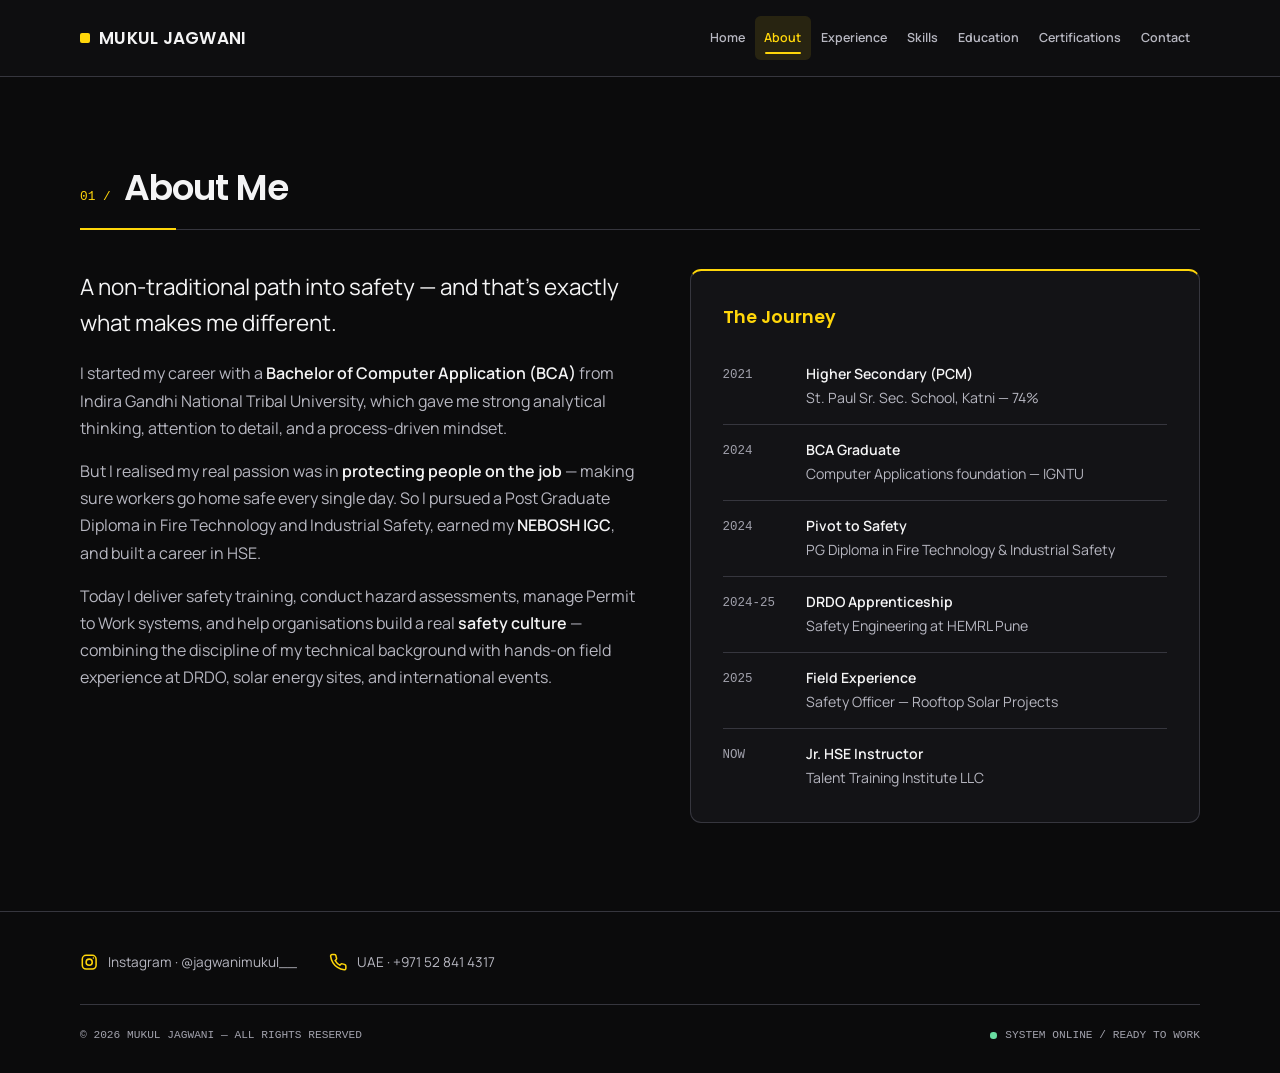
==== about.html @ 7059c930 "Split portfolio into separate pages and update documents and contact details" ====
<!DOCTYPE html>
<html lang="en">
<head>
<meta charset="UTF-8">
<meta name="viewport" content="width=device-width, initial-scale=1.0">
<title>About Mukul Jagwani — HSE Professional</title>
<meta name="description" content="Meet Mukul Jagwani and explore his journey from Computer Applications to health, safety and environment training.">

<link rel="preconnect" href="https://fonts.googleapis.com">
<link rel="preconnect" href="https://fonts.gstatic.com" crossorigin>
<link href="https://fonts.googleapis.com/css2?family=Manrope:wght@400;500;600;700&amp;family=Poppins:wght@600;700&amp;display=swap" rel="stylesheet">

<meta name="theme-color" content="#0b0b0c">
<meta name="color-scheme" content="dark">
<meta property="og:type" content="profile">
<meta property="og:title" content="About Mukul Jagwani — HSE Professional">
<meta property="og:description" content="Meet Mukul Jagwani and explore his journey from Computer Applications to health, safety and environment training.">
<meta property="og:site_name" content="Mukul Jagwani">
<meta name="twitter:card" content="summary">
<meta name="twitter:title" content="About Mukul Jagwani — HSE Professional">
<meta name="twitter:description" content="Meet Mukul Jagwani and explore his journey from Computer Applications to health, safety and environment training.">
<link rel="icon" href="assets/images/favicon.svg" type="image/svg+xml">
<link rel="stylesheet" href="assets/css/site.css">
<script src="assets/js/site.js" defer></script>
<link rel="canonical" href="https://mukuljagwani.github.io/MUKUL.HSE/about.html">
<meta property="og:url" content="https://mukuljagwani.github.io/MUKUL.HSE/about.html">
</head>
<body data-page="about">

<a class="skip-link" href="#main-content">Skip to main content</a><!-- NAVIGATION -->
<nav id="site-nav" aria-label="Main navigation">
  <div class="nav-inner">
    <a href="index.html" class="logo">
      <span class="logo-dot" aria-hidden="true"></span><span class="logo-text">
      MUKUL JAGWANI
    </span></a>
    <button class="menu-toggle" id="menu-toggle" type="button" aria-controls="primary-links" aria-expanded="false" hidden><span class="menu-icon" aria-hidden="true"><span></span><span></span></span><span id="menu-label">Menu</span></button><ul class="nav-links" id="primary-links">
      <li><a href="index.html">Home</a></li>
      <li><a href="about.html" aria-current="page">About</a></li>
      <li><a href="experience.html">Experience</a></li>
      <li><a href="skills.html">Skills</a></li>
      <li><a href="education.html">Education</a></li>
      <li><a href="certifications.html">Certifications</a></li>
      <li><a href="contact.html">Contact</a></li>
    </ul>
  </div>
</nav>

<main id="main-content" tabindex="-1">
<section id="about" aria-labelledby="about-title">
  <div class="section-head reveal">
    <span class="section-num">01 /</span>
    <h1 class="section-title" id="about-title">About Me</h1>
  </div>

  <div class="about-grid">
    <div class="about-text reveal">
      <p class="lead">A non-traditional path into safety — and that's exactly what makes me different.</p>
      <p>I started my career with a <strong>Bachelor of Computer Application (BCA)</strong> from Indira Gandhi National Tribal University, which gave me strong analytical thinking, attention to detail, and a process-driven mindset.</p>
      <p>But I realised my real passion was in <strong>protecting people on the job</strong> — making sure workers go home safe every single day. So I pursued a Post Graduate Diploma in Fire Technology and Industrial Safety, earned my <strong>NEBOSH IGC</strong>, and built a career in HSE.</p>
      <p>Today I deliver safety training, conduct hazard assessments, manage Permit to Work systems, and help organisations build a real <strong>safety culture</strong> — combining the discipline of my technical background with hands-on field experience at DRDO, solar energy sites, and international events.</p>
    </div>

    <div class="journey-card reveal">
      <h2>The Journey</h2>
      <div class="journey-step">
        <div class="step-year">2021</div>
        <div class="step-content">
          <strong>Higher Secondary (PCM)</strong>
          St. Paul Sr. Sec. School, Katni — 74%
        </div>
      </div>
      <div class="journey-step">
        <div class="step-year">2024</div>
        <div class="step-content">
          <strong>BCA Graduate</strong>
          Computer Applications foundation — IGNTU
        </div>
      </div>
      <div class="journey-step">
        <div class="step-year">2024</div>
        <div class="step-content">
          <strong>Pivot to Safety</strong>
          PG Diploma in Fire Technology &amp; Industrial Safety
        </div>
      </div>
      <div class="journey-step">
        <div class="step-year">2024-25</div>
        <div class="step-content">
          <strong>DRDO Apprenticeship</strong>
          Safety Engineering at HEMRL Pune
        </div>
      </div>
      <div class="journey-step">
        <div class="step-year">2025</div>
        <div class="step-content">
          <strong>Field Experience</strong>
          Safety Officer — Rooftop Solar Projects
        </div>
      </div>
      <div class="journey-step">
        <div class="step-year">NOW</div>
        <div class="step-content">
          <strong>Jr. HSE Instructor</strong>
          Talent Training Institute LLC
        </div>
      </div>
    </div>
  </div>
</section>
</main>
<footer>
  <div class="footer-contact" aria-label="Social and phone links">
    <a href="https://instagram.com/jagwanimukul__/" target="_blank" rel="noopener"><svg viewBox="0 0 24 24" fill="none" stroke="currentColor" stroke-width="2" aria-hidden="true" focusable="false"><rect x="3" y="3" width="18" height="18" rx="5"></rect><circle cx="12" cy="12" r="4"></circle><circle cx="17.5" cy="6.5" r="1" fill="currentColor" stroke="none"></circle></svg><span>Instagram · @jagwanimukul__</span></a>
    <a href="tel:+971528414317"><svg viewBox="0 0 24 24" fill="none" stroke="currentColor" stroke-width="2" aria-hidden="true" focusable="false"><path d="M22 16.92v3a2 2 0 0 1-2.18 2 19.79 19.79 0 0 1-8.63-3.07 19.5 19.5 0 0 1-6-6 19.79 19.79 0 0 1-3.07-8.67A2 2 0 0 1 4.11 2h3a2 2 0 0 1 2 1.72 12.84 12.84 0 0 0 .7 2.81 2 2 0 0 1-.45 2.11L8.09 9.91a16 16 0 0 0 6 6l1.27-1.27a2 2 0 0 1 2.11-.45 12.84 12.84 0 0 0 2.81.7A2 2 0 0 1 22 16.92z"></path></svg><span>UAE · +971 52 841 4317</span></a>
  </div>
  <div class="footer-inner">
    <div>© 2026 MUKUL JAGWANI — ALL RIGHTS RESERVED</div>
    <div class="status"><span class="status-dot" aria-hidden="true"></span>SYSTEM ONLINE / READY TO WORK</div>
  </div>
</footer>

<!-- LIGHTBOX -->
<dialog class="document-viewer" id="document-viewer" aria-labelledby="viewer-title" aria-describedby="viewer-help">
  <div class="viewer-heading">
    <h2 id="viewer-title">Certificate</h2>
    <button class="viewer-close" id="viewer-close" type="button" aria-label="Close certificate viewer" autofocus>Close <span aria-hidden="true">×</span></button>
  </div>
  <p class="viewer-help" id="viewer-help">Use Zoom in to read the document. Scroll within the image to explore it.</p>
  <div class="viewer-actions">
    <button class="doc-view" id="viewer-zoom" type="button" aria-pressed="false" aria-controls="viewer-stage">Zoom in</button>
    <a class="doc-view" id="viewer-original" target="_blank" rel="noopener">Open original ↗</a>
    <a class="doc-download" id="viewer-download" download>Download ↓</a>
  </div>
  <div class="viewer-stage" id="viewer-stage" tabindex="0" role="region" aria-label="Certificate image. Scroll to inspect when zoomed.">
    <img id="viewer-image" alt="Certificate">
  </div>
  <p id="viewer-status" role="status" hidden>The image could not be displayed. Use Open original or Download above.</p>
</dialog>
</body>
</html>
---- assets/css/site.css ----
/* Mukul Jagwani — responsive, progressively enhanced portfolio. */
:root {
  color-scheme: dark;
  --bg: #0b0b0c;
  --bg-soft: #131316;
  --surface: #1b1b20;
  --line: #36363e;
  --text: #f4f4f5;
  --text-dim: #b7b7c1;
  --text-mute: #a2a2ad;
  --hazard: #ffd60a;
  --safe: #68dba0;
  --max: 1200px;
  --nav-height: 5rem;
  --gutter: clamp(1rem, 4vw, 2.5rem);
  --mono: ui-monospace, "SFMono-Regular", Consolas, monospace;
  --motion-ease: cubic-bezier(.22, 1, .36, 1);
  --motion-distance: 14px;
}
*, *::before, *::after { box-sizing: border-box; }
html {
  scroll-behavior: smooth;
  scroll-padding-top: calc(var(--nav-height) + 1rem);
  -webkit-text-size-adjust: 100%;
}
body {
  margin: 0;
  background: var(--bg);
  color: var(--text);
  font-family: "Manrope", system-ui, -apple-system, "Segoe UI", sans-serif;
  font-size: 1rem;
  line-height: 1.7;
  overflow-wrap: anywhere;
  -webkit-font-smoothing: antialiased;
}
h1, h2, h3, h4, p, ul { margin: 0; }
button, a { -webkit-tap-highlight-color: transparent; touch-action: manipulation; }
button { font: inherit; cursor: pointer; }
a { color: inherit; text-underline-offset: .25em; }
img, svg { max-width: 100%; }
img { display: block; }
button, input, select, textarea { max-width: 100%; }
[hidden] { display: none !important; }
::selection { color: var(--bg); background: var(--hazard); }
:focus-visible {
  outline: 3px solid var(--hazard);
  outline-offset: 5px;
  scroll-margin-top: calc(var(--nav-height) + 1.5rem);
}
@supports not selector(:focus-visible) {
  :focus { outline: 3px solid var(--hazard); outline-offset: 5px; }
}
.skip-link {
  position: fixed;
  top: .75rem;
  left: 1rem;
  z-index: 1000;
  padding: .75rem 1rem;
  color: var(--bg);
  background: var(--hazard);
  border-radius: .5rem;
  font-weight: 700;
  transform: translateY(-180%);
}
.skip-link:focus { transform: translateY(0); }

/* Navigation remains usable without JavaScript. */
#site-nav {
  position: relative;
  top: 0;
  z-index: 100;
  background: #0e0e10;
  border-bottom: 1px solid var(--line);
}
#site-nav[data-enhanced="true"] { position: sticky; }
.nav-inner {
  max-width: var(--max);
  margin-inline: auto;
  padding: 1rem var(--gutter);
  display: grid;
  grid-template-columns: minmax(0, 1fr) auto;
  align-items: center;
  gap: .75rem 1rem;
}
.logo {
  display: inline-flex;
  align-items: center;
  gap: .6rem;
  width: fit-content;
  max-width: 100%;
  min-height: 2.75rem;
  font-family: "Poppins", system-ui, sans-serif;
  font-size: clamp(.86rem, 1.6vw, 1.06rem);
  font-weight: 600;
  line-height: 1.3;
  letter-spacing: .015em;
  text-decoration: none;
}
.logo-dot { width: .6rem; height: .6rem; background: var(--hazard); border-radius: 2px; flex-shrink: 0; }
.logo-text { min-width: 0; }
.menu-toggle {
  display: inline-flex;
  align-items: center;
  justify-content: center;
  gap: .5rem;
  min-height: 2.75rem;
  padding: .5rem .65rem;
  color: var(--text);
  background: var(--surface);
  border: 1px solid var(--line);
  border-radius: .5rem;
  font-size: .85rem;
  font-weight: 600;
}
.menu-icon { display: grid; gap: 5px; width: 16px; }
.menu-icon span { height: 2px; width: 16px; background: currentColor; transition: transform .2s ease, opacity .2s ease; }
.menu-toggle[aria-expanded="true"] .menu-icon span:first-child { transform: translateY(7px) rotate(45deg); }
.menu-toggle[aria-expanded="true"] .menu-icon span:nth-child(2) { opacity: 0; }
.menu-toggle[aria-expanded="true"] .menu-icon span:last-child { transform: translateY(-7px) rotate(-45deg); }
.nav-links {
  grid-column: 1 / -1;
  display: flex;
  flex-direction: column;
  gap: .2rem;
  max-height: 65vh;
  max-height: 65svh;
  overflow-y: auto;
  margin: 0;
  padding: .75rem .35rem .35rem;
  list-style: none;
  border-top: 1px solid var(--line);
}
.nav-links a {
  display: flex;
  align-items: center;
  min-height: 2.75rem;
  padding: .55rem .65rem;
  color: var(--text-dim);
  border-radius: .35rem;
  font-size: .85rem;
  font-weight: 600;
  text-decoration: none;
  transition: color .18s, background-color .18s;
}
.nav-links a[aria-current="page"] { color: var(--hazard); background: #282411; }
@media (min-width: 64rem) {
  #site-nav { position: sticky; }
  .nav-inner { grid-template-columns: auto minmax(0, 1fr); gap: 1.5rem; }
  .nav-links {
    grid-column: auto;
    flex-direction: row;
    justify-content: flex-end;
    align-items: center;
    flex-wrap: wrap;
    max-height: none;
    overflow: visible;
    padding: 0;
    border: 0;
    gap: .05rem;
  }
  .nav-links a { padding-inline: .6rem; font-size: .78rem; }
}

/* Introductory section: original copy, clearer hierarchy. */
.hero, main > section {
  max-width: var(--max);
  margin-inline: auto;
  padding-inline: var(--gutter);
  scroll-margin-top: 1rem;
}
.hero { padding-block: clamp(2.5rem, 7vw, 6rem); }
.hero-layout { display: grid; grid-template-columns: minmax(0, 1fr); gap: 2.5rem; align-items: center; }
.hero-content, .hero-photo-wrap, .hero-layout > *, .about-grid > * { min-width: 0; }
.hero-tag {
  display: inline-flex;
  align-items: center;
  gap: .65rem;
  max-width: 100%;
  margin-bottom: 1.5rem;
  padding: .5rem .8rem;
  border: 1px solid var(--line);
  border-radius: 999px;
  color: var(--text-dim);
  background: var(--bg-soft);
  font-size: .7rem;
  font-weight: 600;
  letter-spacing: .065em;
  line-height: 1.5;
}
.live-dot { width: .45rem; height: .45rem; background: var(--safe); border-radius: 50%; flex-shrink: 0; }
.hero-name { color: var(--text); font-size: clamp(1.05rem, 2vw, 1.4rem); font-weight: 700; letter-spacing: .09em; margin-bottom: .9rem; }
.hero h1 {
  font-family: "Poppins", system-ui, sans-serif;
  font-size: clamp(2rem, 4.5vw, 3.75rem);
  font-weight: 700;
  line-height: 1.17;
  letter-spacing: -.035em;
  margin-bottom: 1.5rem;
}
.highlight { color: var(--hazard); }
.hero-sub { max-width: 43rem; font-size: clamp(1rem, 1.4vw, 1.1rem); color: var(--text-dim); line-height: 1.8; margin-bottom: 2rem; }
.hero-sub strong, .about-text strong { color: var(--text); font-weight: 600; }
.hero-meta { display: grid; grid-template-columns: repeat(2, minmax(0, 1fr)); gap: 1.3rem 1rem; margin-bottom: 2rem; }
.meta-block { min-width: 0; padding-left: .8rem; border-left: 2px solid #70611e; }
.meta-block .label { font-family: var(--mono); font-size: .69rem; text-transform: uppercase; letter-spacing: .06em; color: var(--text-mute); margin-bottom: .25rem; }
.meta-block .value { font-size: .9rem; font-weight: 600; }
.hero-ctas { display: flex; gap: .75rem; flex-wrap: wrap; }
.btn, .btn-primary, .btn-ghost {
  display: inline-flex;
  align-items: center;
  justify-content: center;
  min-height: 3.1rem;
  max-width: 100%;
  padding: .85rem 1.25rem;
  border-radius: .5rem;
  border: 1px solid transparent;
  font-size: .8rem;
  font-weight: 700;
  text-decoration: none;
  text-align: center;
  letter-spacing: .02em;
  transition: background-color .18s, border-color .18s, color .18s;
}
.btn-primary { background: var(--hazard); color: var(--bg); }
.btn-ghost { background: var(--bg-soft); border-color: var(--line); color: var(--text); }
.hero-photo-wrap { width: min(100%, 23rem); margin-inline: auto; }
.hero-photo-wrap img {
  width: 100%;
  height: auto;
  aspect-ratio: 26 / 31;
  object-fit: cover;
  object-position: top center;
  border-radius: .85rem;
  border: 1px solid #6b5e29;
  box-shadow: .75rem .75rem 0 #19180f;
}
.hero-corner { margin-top: 1.8rem; display: flex; flex-wrap: wrap; gap: .25rem 1rem; font-family: var(--mono); font-size: .7rem; color: var(--text-mute); }
.hero-corner .marker { color: var(--hazard); }
.hazard-bar { height: 1px; max-width: calc(var(--max) - 5rem); margin-inline: auto; background: linear-gradient(90deg, var(--hazard), #363222 22%, var(--line)); }
@media (min-width: 58rem) {
  .hero-layout { grid-template-columns: minmax(0, 1.45fr) minmax(0, .85fr); gap: clamp(2rem, 5vw, 4.5rem); }
}
@media (max-width: 57.999rem) {
  .hero-photo-wrap { width: min(100%, 15rem); }
  .hero-photo-wrap img { box-shadow: .5rem .5rem 0 #19180f; }
}
@media (max-width: 24rem) {
  .hero-ctas > a { width: 100%; }
  .hero-meta { gap: 1rem .75rem; }
}

/* Sections and content cards. No content is hidden for animation. */
main > section { padding-block: clamp(3.25rem, 7vw, 5.5rem); }
.section-head { display: flex; align-items: baseline; gap: .8rem; margin-bottom: clamp(1.5rem, 3vw, 2.4rem); padding-bottom: 1.1rem; border-bottom: 1px solid var(--line); }
.section-num { color: var(--hazard); font-family: var(--mono); font-size: .8rem; flex-shrink: 0; }
.section-title { font-family: "Poppins", system-ui, sans-serif; font-size: clamp(1.6rem, 3vw, 2.25rem); font-weight: 600; line-height: 1.3; letter-spacing: -.025em; }
.about-grid { display: grid; grid-template-columns: minmax(0, 1fr); gap: 2rem; }
.about-text p { margin-bottom: 1rem; color: var(--text-dim); }
.about-text p:last-child { margin-bottom: 0; }
.about-text .lead { color: var(--text); font-size: clamp(1.2rem, 2vw, 1.4rem); line-height: 1.6; margin-bottom: 1.25rem; }
.journey-card { padding: clamp(1.15rem, 3vw, 2rem); background: var(--bg-soft); border: 1px solid var(--line); border-top: 2px solid var(--hazard); border-radius: .7rem; }
.journey-card h2 { font-family: "Poppins", system-ui, sans-serif; color: var(--hazard); font-size: 1.1rem; font-weight: 600; margin-bottom: 1rem; }
.journey-step { display: grid; grid-template-columns: 4.3rem minmax(0, 1fr); gap: .9rem; padding-block: .85rem; border-bottom: 1px solid var(--line); }
.journey-step:last-child { border-bottom: 0; padding-bottom: 0; }
.step-year { font-family: var(--mono); font-size: .78rem; color: var(--text-mute); padding-top: .15rem; }
.step-content { color: var(--text-dim); font-size: .88rem; }
.step-content strong { display: block; color: var(--text); font-weight: 600; }
@media (max-width: 26rem) {
  .journey-step { grid-template-columns: minmax(0, 1fr); gap: .2rem; }
}
@media (min-width: 58rem) { .about-grid { grid-template-columns: minmax(0, 1.1fr) minmax(0, 1fr); gap: 3rem; } }

.timeline { margin-left: .35rem; border-left: 1px solid var(--line); padding-left: clamp(1.3rem, 3vw, 2rem); }
.exp-item { position: relative; padding-bottom: 2.5rem; }
.exp-item:last-child { padding-bottom: .25rem; }
.exp-item::before { content: ""; position: absolute; top: .5rem; left: calc(-1 * clamp(1.3rem, 3vw, 2rem) - .4rem); width: .75rem; height: .75rem; border: 2px solid var(--hazard); border-radius: 50%; background: var(--bg); box-shadow: 0 0 0 5px var(--bg); }
.exp-item.current::before { background: var(--hazard); }
.exp-header { display: flex; flex-wrap: wrap; align-items: flex-start; justify-content: space-between; gap: .75rem 1rem; margin-bottom: 1rem; }
.exp-header > div { min-width: 0; max-width: 100%; }
.exp-role { font-size: clamp(1.05rem, 1.7vw, 1.2rem); line-height: 1.5; font-weight: 700; }
.exp-company { color: var(--text-dim); font-size: .85rem; margin-top: .3rem; }
.dot { display: inline-block; vertical-align: middle; width: 3px; height: 3px; border-radius: 50%; background: var(--text-mute); margin: 0 .45rem; }
.exp-date { font-family: var(--mono); font-size: .72rem; color: var(--hazard); border: 1px solid #5d5325; background: #1d1b10; border-radius: .35rem; padding: .35rem .6rem; }
.exp-list { padding-left: 1.1rem; color: var(--text-dim); font-size: .94rem; }
.exp-list li { padding-left: .3rem; margin-bottom: .5rem; }
.exp-list li::marker { color: var(--hazard); }
.exp-list li:last-child { margin-bottom: 0; }

.skills-grid { display: grid; grid-template-columns: repeat(auto-fit, minmax(min(100%, 18rem), 1fr)); gap: 1rem; }
.skill-card { min-width: 0; border: 1px solid var(--line); border-radius: .7rem; padding: clamp(1.2rem, 3vw, 1.7rem); background: var(--bg-soft); transition: border-color .18s; }
.skill-card .icon { display: flex; align-items: center; justify-content: center; width: 2.6rem; height: 2.6rem; margin-bottom: 1.1rem; border: 1px solid #5d5325; border-radius: .5rem; color: var(--hazard); background: #211e10; }
.skill-card h2 { font-size: 1.04rem; font-weight: 700; line-height: 1.5; margin-bottom: 1rem; }
.skill-tags { display: flex; flex-wrap: wrap; gap: .45rem; }
.skill-tag { max-width: 100%; padding: .3rem .55rem; border: 1px solid var(--line); border-radius: .3rem; background: var(--surface); color: var(--text-dim); font-size: .76rem; line-height: 1.55; }

.edu-grid { display: grid; gap: 1rem; }
.edu-card { display: grid; grid-template-columns: minmax(0, 1fr); gap: 1.1rem; padding: clamp(1.15rem, 3vw, 1.8rem); border: 1px solid var(--line); border-radius: .7rem; background: var(--bg-soft); }
.edu-card > div { min-width: 0; }
.edu-degree { font-size: 1.05rem; font-weight: 700; line-height: 1.6; margin-bottom: .4rem; }
.edu-school { font-size: .9rem; color: var(--text-dim); }
.edu-year { font-family: var(--mono); font-size: .85rem; color: var(--hazard); margin-bottom: .25rem; }
.edu-grade { font-family: var(--mono); font-size: .73rem; color: var(--text-mute); }
.edu-docs { display: flex; flex-wrap: wrap; gap: .8rem 1.2rem; margin-top: 1rem; }
.edu-doc-group { display: flex; flex-wrap: wrap; align-items: center; gap: .35rem .6rem; max-width: 100%; }
.edu-doc-btn { display: inline-flex; align-items: center; gap: .5rem; min-height: 2.75rem; max-width: 100%; padding: .6rem .75rem; background: var(--surface); border: 1px solid var(--line); border-radius: .4rem; color: var(--text); font-size: .8rem; font-weight: 600; text-decoration: none; }
.edu-doc-btn svg { width: 1rem; height: 1rem; flex-shrink: 0; }
@media (min-width: 48rem) {
  .edu-card { grid-template-columns: minmax(0, 1fr) minmax(8rem, 12rem); }
  .edu-meta { text-align: right; }
}

.cert-grid { display: grid; grid-template-columns: repeat(auto-fit, minmax(min(100%, 20rem), 1fr)); gap: 1rem; }
.cert-card { min-width: 0; display: flex; flex-direction: column; gap: 1.2rem; padding: 1.25rem; border: 1px solid var(--line); border-radius: .7rem; background: var(--bg-soft); transition: border-color .18s; }
.cert-main { display: flex; align-items: flex-start; gap: .85rem; }
.cert-main > div:last-child { min-width: 0; }
.cert-badge { display: flex; align-items: center; justify-content: center; width: 2.5rem; height: 2.5rem; flex-shrink: 0; background: #282411; border: 1px solid #6b5e29; border-radius: .5rem; color: var(--hazard); font-size: .8rem; font-weight: 700; }
.cert-card h3 { font-size: .96rem; font-weight: 700; line-height: 1.55; margin-bottom: .4rem; }
.cert-card p { color: var(--text-mute); font-size: .8rem; line-height: 1.65; }
.doc-actions { display: flex; align-items: center; justify-content: space-between; flex-wrap: wrap; gap: .4rem .8rem; margin-top: auto; padding-top: .65rem; border-top: 1px solid var(--line); }
.doc-view, .doc-download {
  display: inline-flex;
  align-items: center;
  justify-content: center;
  min-height: 2.75rem;
  max-width: 100%;
  padding: .4rem .3rem;
  font-size: .79rem;
  font-weight: 600;
  line-height: 1.5;
  text-decoration: underline;
  text-decoration-color: #716532;
  background: transparent;
  color: var(--hazard);
  border: 0;
  border-radius: .2rem;
}
.doc-download { color: var(--text-dim); text-decoration-color: #72727c; }

/* Contact details wrap inside the available width. */
.contact-section { padding: clamp(1.3rem, 4vw, 3.2rem); border: 1px solid var(--line); border-top: 3px solid var(--hazard); border-radius: .8rem; background: var(--bg-soft); }
.contact-section h1 { font-family: "Poppins", system-ui, sans-serif; font-size: clamp(1.7rem, 3.6vw, 2.8rem); font-weight: 600; line-height: 1.3; letter-spacing: -.025em; max-width: 45rem; margin-bottom: 1rem; }
.contact-section > p { max-width: 42rem; color: var(--text-dim); font-size: 1rem; margin-bottom: 1.8rem; }
.contact-list { display: grid; grid-template-columns: minmax(0, 1fr); gap: .8rem; }
.contact-item { display: flex; align-items: center; gap: .7rem; min-height: 3.25rem; min-width: 0; padding: .9rem 1rem; background: var(--surface); border: 1px solid var(--line); border-radius: .5rem; font-size: .9rem; font-weight: 500; text-decoration: none; transition: border-color .18s; }
.contact-item span { min-width: 0; overflow-wrap: anywhere; }
.contact-item svg { width: 1.15rem; height: 1.15rem; flex-shrink: 0; color: var(--hazard); }
@media (min-width: 48rem) { .contact-list { grid-template-columns: repeat(2, minmax(0, 1fr)); } }
footer { border-top: 1px solid var(--line); padding: 1.75rem var(--gutter); }
.footer-inner { max-width: calc(var(--max) - 5rem); margin-inline: auto; display: flex; justify-content: space-between; flex-wrap: wrap; gap: .8rem 2rem; font-family: var(--mono); font-size: .7rem; line-height: 1.8; color: var(--text-mute); }
.footer-inner > div { min-width: 0; }
.status { display: flex; align-items: center; gap: .55rem; }
.status-dot { width: .4rem; height: .4rem; flex-shrink: 0; border-radius: 50%; background: var(--safe); }

/* Native modal supplies background inertness and focus containment. */
.document-viewer {
  width: min(62rem, calc(100% - 2rem));
  max-width: 62rem;
  max-height: calc(100vh - 2rem);
  max-height: calc(100dvh - 2rem);
  margin: auto;
  padding: clamp(1rem, 3vw, 1.5rem);
  overflow: auto;
  background: var(--bg-soft);
  color: var(--text);
  border: 1px solid #6b5e29;
  border-radius: .8rem;
}
.document-viewer:not([open]) { display: none; }
.document-viewer::backdrop { background: rgb(0 0 0 / 86%); }
.viewer-heading { display: flex; align-items: flex-start; justify-content: space-between; gap: 1rem; }
.viewer-heading h2 { min-width: 0; font-size: 1.1rem; line-height: 1.5; }
.viewer-close { display: inline-flex; align-items: center; justify-content: center; gap: .4rem; flex-shrink: 0; min-height: 2.75rem; padding: .4rem .7rem; background: var(--surface); color: var(--text); border: 1px solid var(--line); border-radius: .4rem; font-size: .8rem; }
.viewer-close span { font-size: 1.4rem; }
.viewer-help, #viewer-status { font-size: .85rem; color: var(--text-dim); margin-top: .75rem; }
.viewer-actions { display: flex; flex-wrap: wrap; align-items: center; gap: .5rem 1.2rem; padding-block: .6rem; }
.viewer-stage { overflow: auto; max-height: 65vh; max-height: 65dvh; border-radius: .4rem; background: #080809; overscroll-behavior: contain; }
.viewer-stage img { display: block; width: 100%; height: auto; max-height: 65vh; max-height: 65dvh; object-fit: contain; margin-inline: auto; }
.viewer-stage.is-zoomed img { width: auto; min-width: 100%; max-width: none; max-height: none; height: auto; }

@media (hover: hover) {
  .nav-links a:hover { color: var(--hazard); background: #211f13; }
  .btn-primary:hover { background: #ffe46d; }
  .btn-ghost:hover, .edu-doc-btn:hover, .contact-item:hover, .skill-card:hover, .cert-card:hover { border-color: #8b7733; }
  .doc-view:hover, .doc-download:hover { color: var(--text); text-decoration-color: currentColor; }
  .menu-toggle:hover, .viewer-close:hover { border-color: var(--hazard); }
}
@media (prefers-reduced-motion: reduce) {
  html { scroll-behavior: auto; }
  *, *::before, *::after { animation: none !important; transition: none !important; }
}
@media (max-height: 30rem) {
  #site-nav, #site-nav[data-enhanced="true"] { position: relative; }
  html { scroll-padding-top: 1rem; }
}
@media (forced-colors: active) {
  .logo-dot, .live-dot, .status-dot { background: CanvasText; }
  .btn-primary { border: 1px solid ButtonText; }
  .nav-links a[aria-current="page"] { outline: 2px solid Highlight; outline-offset: -2px; }
}

/* Document-backed additions: approval, learning, and experience records. */
.credential-group + .credential-group { margin-top: 2.75rem; }
.credential-group-heading { padding-left: .8rem; margin-bottom: 1.25rem; border-left: 3px solid var(--hazard); font-size: clamp(1.05rem, 2vw, 1.25rem); line-height: 1.55; font-weight: 700; }
.cert-card h3 { font-size: .96rem; font-weight: 700; line-height: 1.55; margin-bottom: .4rem; }
.cert-card .credential-type, .approval-card .credential-type { margin-bottom: .45rem; color: var(--hazard); font-size: .65rem; font-weight: 700; letter-spacing: .06em; text-transform: uppercase; }
.cert-card .credential-meta { margin-top: .5rem; font-size: .76rem; color: var(--text-dim); }
.approval-card { padding: clamp(1.15rem, 3vw, 2rem); background: var(--bg-soft); border: 1px solid #6b5e29; border-radius: .7rem; }
.approval-card > h3 { font-size: clamp(1.15rem, 2vw, 1.45rem); font-weight: 700; line-height: 1.5; margin-bottom: .6rem; }
.approval-description { color: var(--text-dim); max-width: 48rem; margin-bottom: .7rem; }
.approval-card > .credential-meta { font-size: .82rem; color: var(--text-mute); }
.approval-documents, .experience-docs { display: flex; flex-wrap: wrap; gap: .6rem 1.5rem; align-items: center; margin-top: .9rem; }
.approval-documents { margin-bottom: 1rem; }
.approval-scope { border-top: 1px solid var(--line); margin-top: 1.2rem; padding-top: .6rem; }
.approval-scope summary { min-height: 2.75rem; padding: .65rem .3rem; cursor: pointer; color: var(--text); font-size: .92rem; font-weight: 600; }
.approval-scope summary::marker { color: var(--hazard); }
.document-note { margin-top: .7rem; color: var(--text-dim); font-size: .84rem; }
.scope-list { display: grid; gap: .7rem 2rem; padding-left: 1.4rem; margin-top: 1rem; color: var(--text-dim); font-size: .85rem; }
.scope-list li { padding-left: .1rem; }
.scope-list li::marker { color: var(--hazard); }
.additional-experience { margin-top: 2.75rem; }
@media (min-width: 58rem) { .scope-list { grid-template-columns: repeat(2, minmax(0, 1fr)); } }

/* Motion is decorative. The resting state is always fully visible. */
.nav-links a { position: relative; }
.nav-links a::after {
  content: "";
  position: absolute;
  left: .65rem;
  right: .65rem;
  bottom: .35rem;
  height: 2px;
  border-radius: 2px;
  background: var(--hazard);
  transform: scaleX(0);
  transform-origin: left center;
  pointer-events: none;
}
.nav-links a[aria-current="page"]::after,
.nav-links a:focus-visible::after { transform: scaleX(1); }
.section-head { position: relative; }
.section-head::after {
  content: "";
  position: absolute;
  left: 0;
  bottom: -1px;
  width: min(6rem, 35%);
  height: 2px;
  background: var(--hazard);
  transform-origin: left center;
  pointer-events: none;
}
.skill-card:focus-within, .cert-card:focus-within, .edu-card:focus-within,
.approval-card:focus-within, .journey-card:focus-within { border-color: var(--hazard); }

@media (prefers-reduced-motion: no-preference) {
  /* One short opening sequence. Nothing loops continuously. */
  .hero-content > * { animation: portfolio-arrive .64s var(--motion-ease) backwards; }
  .hero-name { animation-delay: 60ms; }
  .hero h1 { animation-delay: 120ms; }
  .hero-sub { animation-delay: 180ms; }
  .hero-meta { animation-delay: 240ms; }
  .hero-ctas { animation-delay: 300ms; }
  .hero-photo-wrap { animation: portfolio-arrive .8s var(--motion-ease) 160ms backwards; }
  .live-dot { animation: status-halo 1.6s ease-out 2; }

  .motion-enter {
    animation: portfolio-arrive .56s var(--motion-ease) var(--entry-delay, 0ms) backwards;
  }
  .section-head.motion-enter::after {
    animation: line-arrive .44s var(--motion-ease) var(--entry-delay, 0ms) backwards;
  }
  .nav-links a::after { transition: transform .24s var(--motion-ease); }
  .skill-card, .cert-card, .edu-card, .approval-card, .journey-card, .contact-item {
    transition: transform .28s var(--motion-ease), border-color .22s ease, box-shadow .28s ease;
  }
  .btn-primary, .btn-ghost, .edu-doc-btn, .menu-toggle, .viewer-close {
    transition: transform .2s var(--motion-ease), background-color .18s ease,
      border-color .18s ease, color .18s ease, box-shadow .2s ease;
  }
  .btn-primary:active, .btn-ghost:active, .edu-doc-btn:active,
  .menu-toggle:active, .viewer-close:active { transform: translateY(1px); }
  .doc-view, .doc-download { transition: color .18s ease, text-decoration-color .18s ease; }

  .document-viewer[open] { animation: panel-arrive .2s var(--motion-ease); }
  .document-viewer[open]::backdrop { animation: backdrop-arrive .2s ease-out; }

  /* Keyboard users get an immediate, stable target and the existing focus ring. */
  .motion-enter:focus-within, .hero-content:focus-within > *,
  .hero-photo-wrap:focus-within { animation: none; }
  .skill-card:focus-within, .cert-card:focus-within, .edu-card:focus-within,
  .approval-card:focus-within, .journey-card:focus-within { transform: none; }

  @keyframes portfolio-arrive {
    from { opacity: .85; transform: translateY(var(--motion-distance)); }
    to { opacity: 1; transform: translateY(0); }
  }
  @keyframes line-arrive {
    from { transform: scaleX(.15); }
    to { transform: scaleX(1); }
  }
  @keyframes status-halo {
    0% { box-shadow: 0 0 0 0 rgb(104 219 160 / 28%); }
    75%, 100% { box-shadow: 0 0 0 7px rgb(104 219 160 / 0%); }
  }
  @keyframes panel-arrive {
    from { opacity: .9; transform: translateY(6px); }
    to { opacity: 1; transform: translateY(0); }
  }
  @keyframes backdrop-arrive {
    from { opacity: .8; }
    to { opacity: 1; }
  }
}

@media (prefers-reduced-motion: no-preference) and (hover: hover) and (pointer: fine) {
  .nav-links a:hover::after { transform: scaleX(1); }
  .skill-card:hover:not(:focus-within), .cert-card:hover:not(:focus-within),
  .edu-card:hover:not(:focus-within), .approval-card:hover:not(:focus-within),
  .journey-card:hover:not(:focus-within) {
    transform: translateY(-3px);
    border-color: #8b7733;
    box-shadow: 0 10px 24px rgb(0 0 0 / 18%);
  }
  .contact-item:hover:not(:focus-visible) { transform: translateY(-2px); }
  .btn-primary:hover:not(:focus-visible), .btn-ghost:hover:not(:focus-visible) {
    transform: translateY(-2px);
    box-shadow: 0 5px 16px rgb(0 0 0 / 24%);
  }
  .btn-primary:active, .btn-ghost:active { transform: translateY(1px); }
}
@media (prefers-reduced-motion: no-preference) and (max-width: 63.999rem) {
  #site-nav[data-enhanced="true"] .nav-links:not([hidden]) {
    animation: panel-arrive .18s var(--motion-ease);
  }
}
@media (max-width: 47.999rem) { :root { --motion-distance: 8px; } }
@media (forced-colors: active), print {
  *, *::before, *::after { animation: none !important; transition: none !important; }
}

/* Shared layout and contact links across all seven pages. */
body { min-height: 100vh; min-height: 100svh; display: flex; flex-direction: column; }
main { flex: 1; min-width: 0; }
.footer-contact {
  max-width: calc(var(--max) - 5rem); margin: 0 auto 1.25rem;
  display: flex; flex-wrap: wrap; gap: .6rem 2rem;
  padding-bottom: 1.25rem; border-bottom: 1px solid var(--line);
}
.footer-contact a {
  display: inline-flex; align-items: center; gap: .6rem; min-height: 2.75rem;
  max-width: 100%; color: var(--text-dim); font-size: .85rem; text-decoration: none;
}
.footer-contact a:hover, .footer-contact a:focus-visible { color: var(--hazard); }
.footer-contact svg { width: 1.15rem; height: 1.15rem; flex-shrink: 0; color: var(--hazard); }
.footer-contact span { min-width: 0; overflow-wrap: anywhere; }
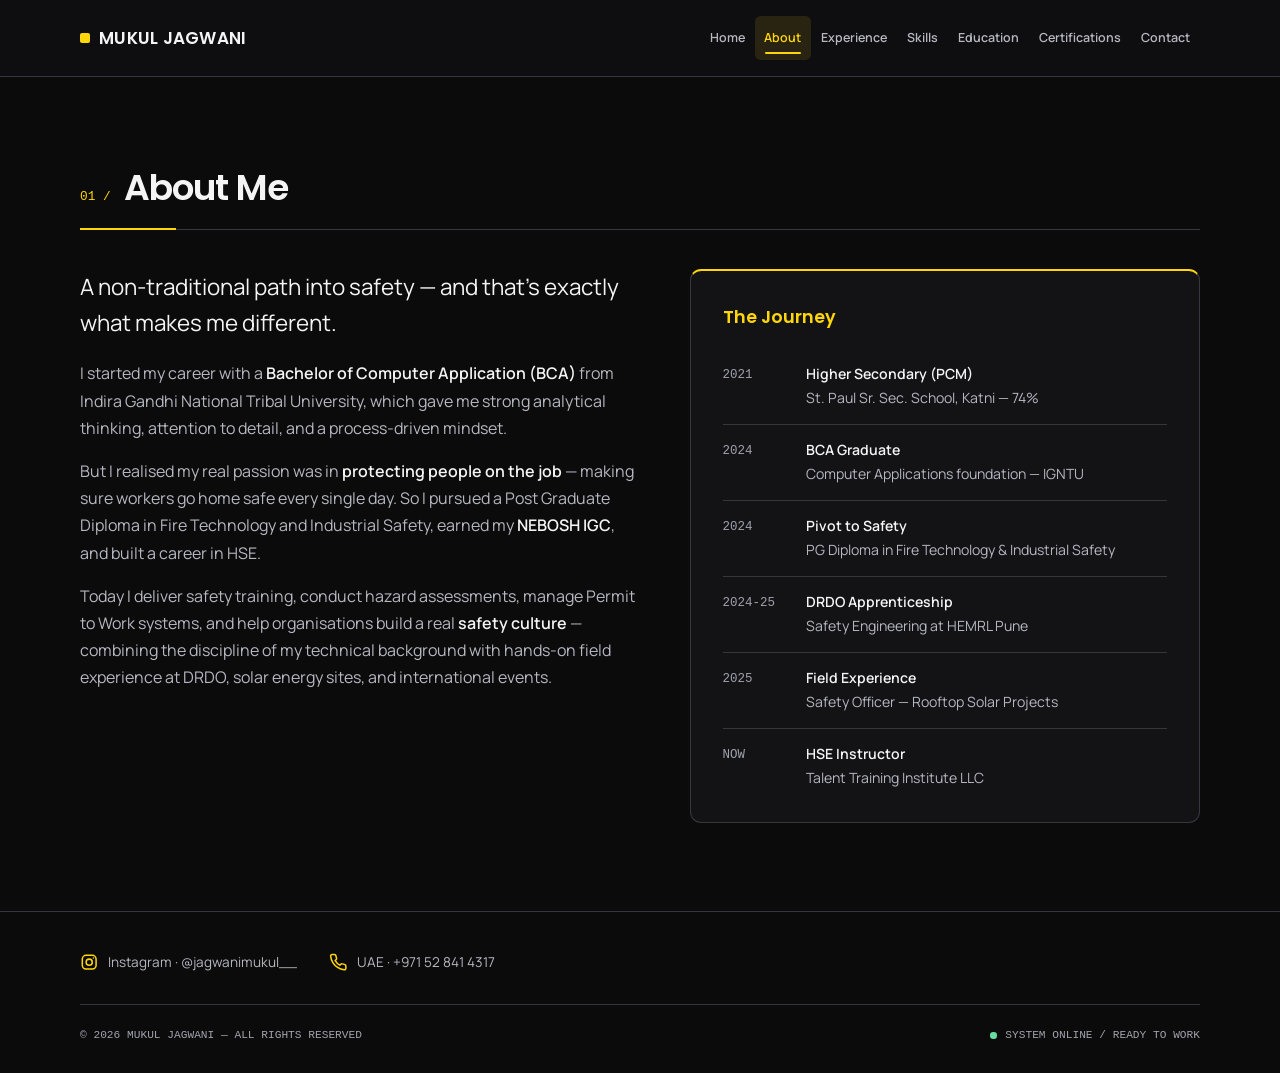
==== commit f80858ea: "Update HSE Instructor title and recalculate experience summary" ====
--- a/about.html
+++ b/about.html
@@ -101,7 +101,7 @@
       <div class="journey-step">
         <div class="step-year">NOW</div>
         <div class="step-content">
-          <strong>Jr. HSE Instructor</strong>
+          <strong>HSE Instructor</strong>
           Talent Training Institute LLC
         </div>
       </div>
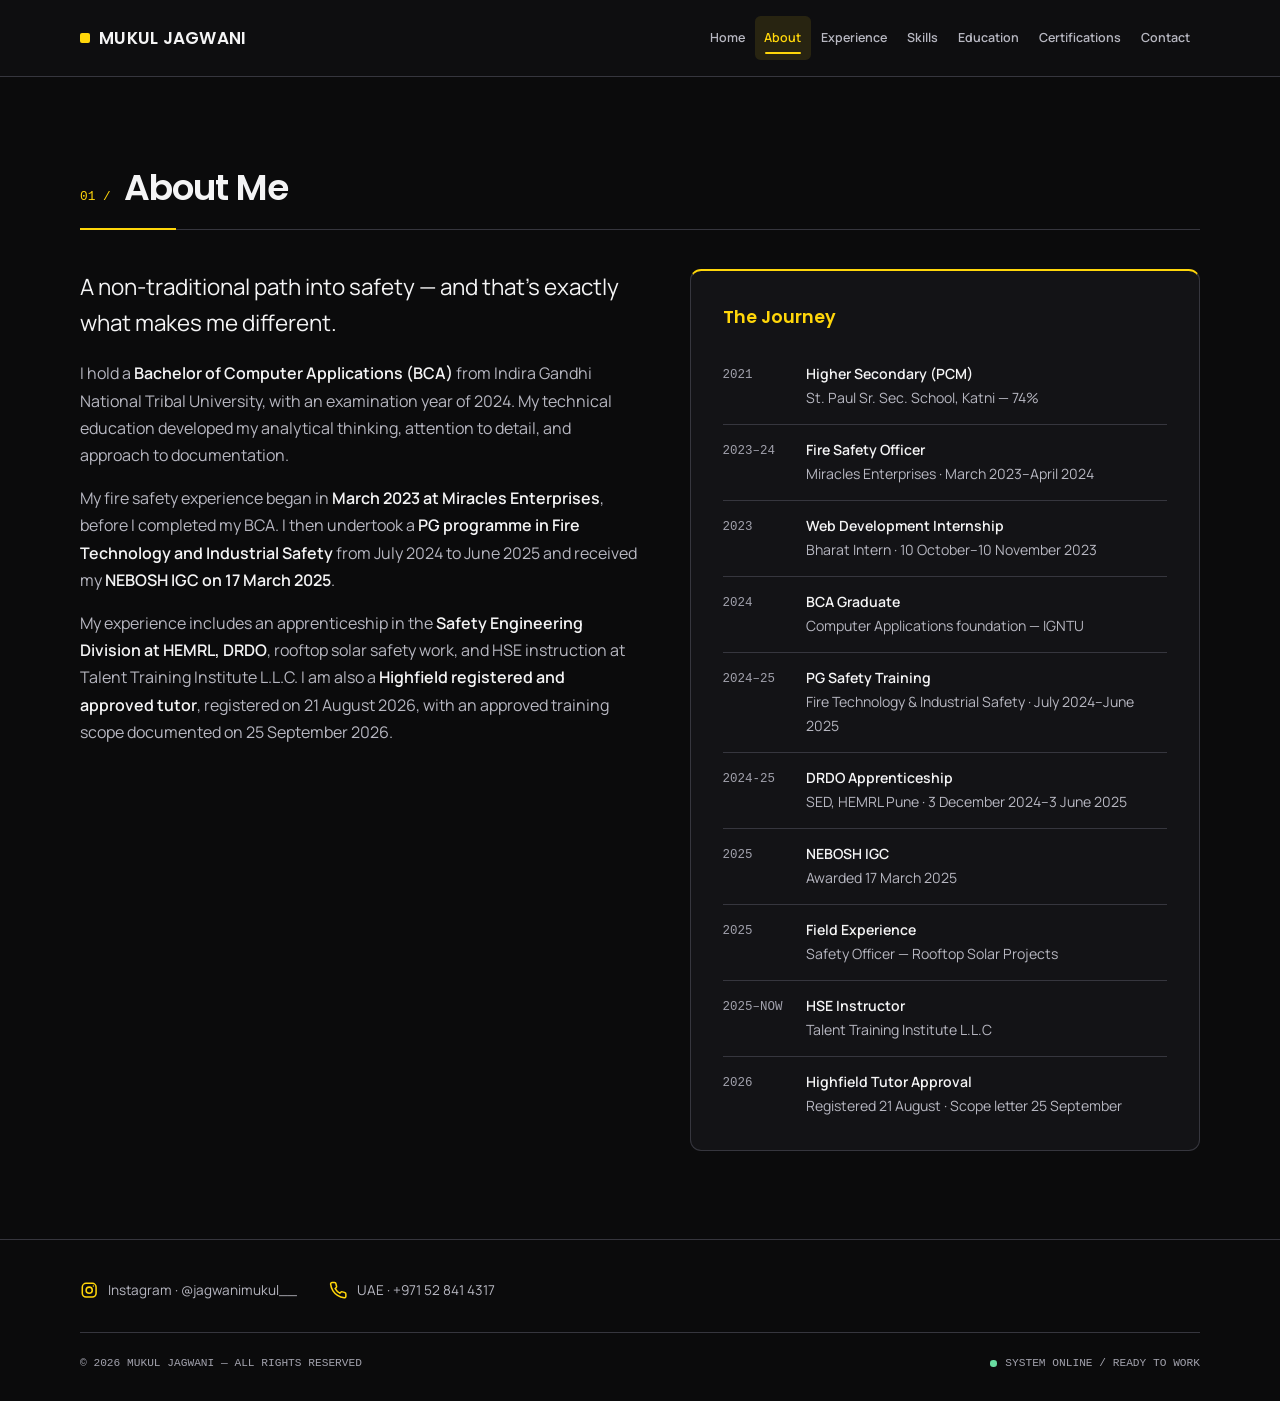
==== commit 7f719d5c: "Align portfolio facts with source certificates and confirmed Abu Dhabi location" ====
--- a/about.html
+++ b/about.html
@@ -4,7 +4,7 @@
 <meta charset="UTF-8">
 <meta name="viewport" content="width=device-width, initial-scale=1.0">
 <title>About Mukul Jagwani — HSE Professional</title>
-<meta name="description" content="Meet Mukul Jagwani and explore his journey from Computer Applications to health, safety and environment training.">
+<meta name="description" content="Meet Mukul Jagwani: a Computer Applications graduate with fire safety experience since 2023, NEBOSH IGC and HSE training experience.">
 
 <link rel="preconnect" href="https://fonts.googleapis.com">
 <link rel="preconnect" href="https://fonts.gstatic.com" crossorigin>
@@ -14,11 +14,11 @@
 <meta name="color-scheme" content="dark">
 <meta property="og:type" content="profile">
 <meta property="og:title" content="About Mukul Jagwani — HSE Professional">
-<meta property="og:description" content="Meet Mukul Jagwani and explore his journey from Computer Applications to health, safety and environment training.">
+<meta property="og:description" content="Meet Mukul Jagwani: a Computer Applications graduate with fire safety experience since 2023, NEBOSH IGC and HSE training experience.">
 <meta property="og:site_name" content="Mukul Jagwani">
 <meta name="twitter:card" content="summary">
 <meta name="twitter:title" content="About Mukul Jagwani — HSE Professional">
-<meta name="twitter:description" content="Meet Mukul Jagwani and explore his journey from Computer Applications to health, safety and environment training.">
+<meta name="twitter:description" content="Meet Mukul Jagwani: a Computer Applications graduate with fire safety experience since 2023, NEBOSH IGC and HSE training experience.">
 <link rel="icon" href="assets/images/favicon.svg" type="image/svg+xml">
 <link rel="stylesheet" href="assets/css/site.css">
 <script src="assets/js/site.js" defer></script>
@@ -56,9 +56,9 @@
   <div class="about-grid">
     <div class="about-text reveal">
       <p class="lead">A non-traditional path into safety — and that's exactly what makes me different.</p>
-      <p>I started my career with a <strong>Bachelor of Computer Application (BCA)</strong> from Indira Gandhi National Tribal University, which gave me strong analytical thinking, attention to detail, and a process-driven mindset.</p>
-      <p>But I realised my real passion was in <strong>protecting people on the job</strong> — making sure workers go home safe every single day. So I pursued a Post Graduate Diploma in Fire Technology and Industrial Safety, earned my <strong>NEBOSH IGC</strong>, and built a career in HSE.</p>
-      <p>Today I deliver safety training, conduct hazard assessments, manage Permit to Work systems, and help organisations build a real <strong>safety culture</strong> — combining the discipline of my technical background with hands-on field experience at DRDO, solar energy sites, and international events.</p>
+      <p>I hold a <strong>Bachelor of Computer Applications (BCA)</strong> from Indira Gandhi National Tribal University, with an examination year of 2024. My technical education developed my analytical thinking, attention to detail, and approach to documentation.</p>
+      <p>My fire safety experience began in <strong>March 2023 at Miracles Enterprises</strong>, before I completed my BCA. I then undertook a <strong>PG programme in Fire Technology and Industrial Safety</strong> from July 2024 to June 2025 and received my <strong>NEBOSH IGC on 17 March 2025</strong>.</p>
+      <p>My experience includes an apprenticeship in the <strong>Safety Engineering Division at HEMRL, DRDO</strong>, rooftop solar safety work, and HSE instruction at Talent Training Institute L.L.C. I am also a <strong>Highfield registered and approved tutor</strong>, registered on 21 August 2026, with an approved training scope documented on 25 September 2026.</p>
     </div>
 
     <div class="journey-card reveal">
@@ -71,6 +71,14 @@
         </div>
       </div>
       <div class="journey-step">
+        <div class="step-year">2023–24</div>
+        <div class="step-content"><strong>Fire Safety Officer</strong>Miracles Enterprises · March 2023–April 2024</div>
+      </div>
+      <div class="journey-step">
+        <div class="step-year">2023</div>
+        <div class="step-content"><strong>Web Development Internship</strong>Bharat Intern · 10 October–10 November 2023</div>
+      </div>
+      <div class="journey-step">
         <div class="step-year">2024</div>
         <div class="step-content">
           <strong>BCA Graduate</strong>
@@ -78,18 +86,22 @@
         </div>
       </div>
       <div class="journey-step">
-        <div class="step-year">2024</div>
+        <div class="step-year">2024–25</div>
         <div class="step-content">
-          <strong>Pivot to Safety</strong>
-          PG Diploma in Fire Technology &amp; Industrial Safety
+          <strong>PG Safety Training</strong>
+          Fire Technology &amp; Industrial Safety · July 2024–June 2025
         </div>
       </div>
       <div class="journey-step">
         <div class="step-year">2024-25</div>
         <div class="step-content">
           <strong>DRDO Apprenticeship</strong>
-          Safety Engineering at HEMRL Pune
+          SED, HEMRL Pune · 3 December 2024–3 June 2025
         </div>
+      </div>
+      <div class="journey-step">
+        <div class="step-year">2025</div>
+        <div class="step-content"><strong>NEBOSH IGC</strong>Awarded 17 March 2025</div>
       </div>
       <div class="journey-step">
         <div class="step-year">2025</div>
@@ -99,12 +111,17 @@
         </div>
       </div>
       <div class="journey-step">
-        <div class="step-year">NOW</div>
+        <div class="step-year">2025–NOW</div>
         <div class="step-content">
           <strong>HSE Instructor</strong>
-          Talent Training Institute LLC
+          Talent Training Institute L.L.C
         </div>
       </div>
+      <div class="journey-step">
+        <div class="step-year">2026</div>
+        <div class="step-content"><strong>Highfield Tutor Approval</strong>Registered 21 August · Scope letter 25 September</div>
+      </div>
+
     </div>
   </div>
 </section>
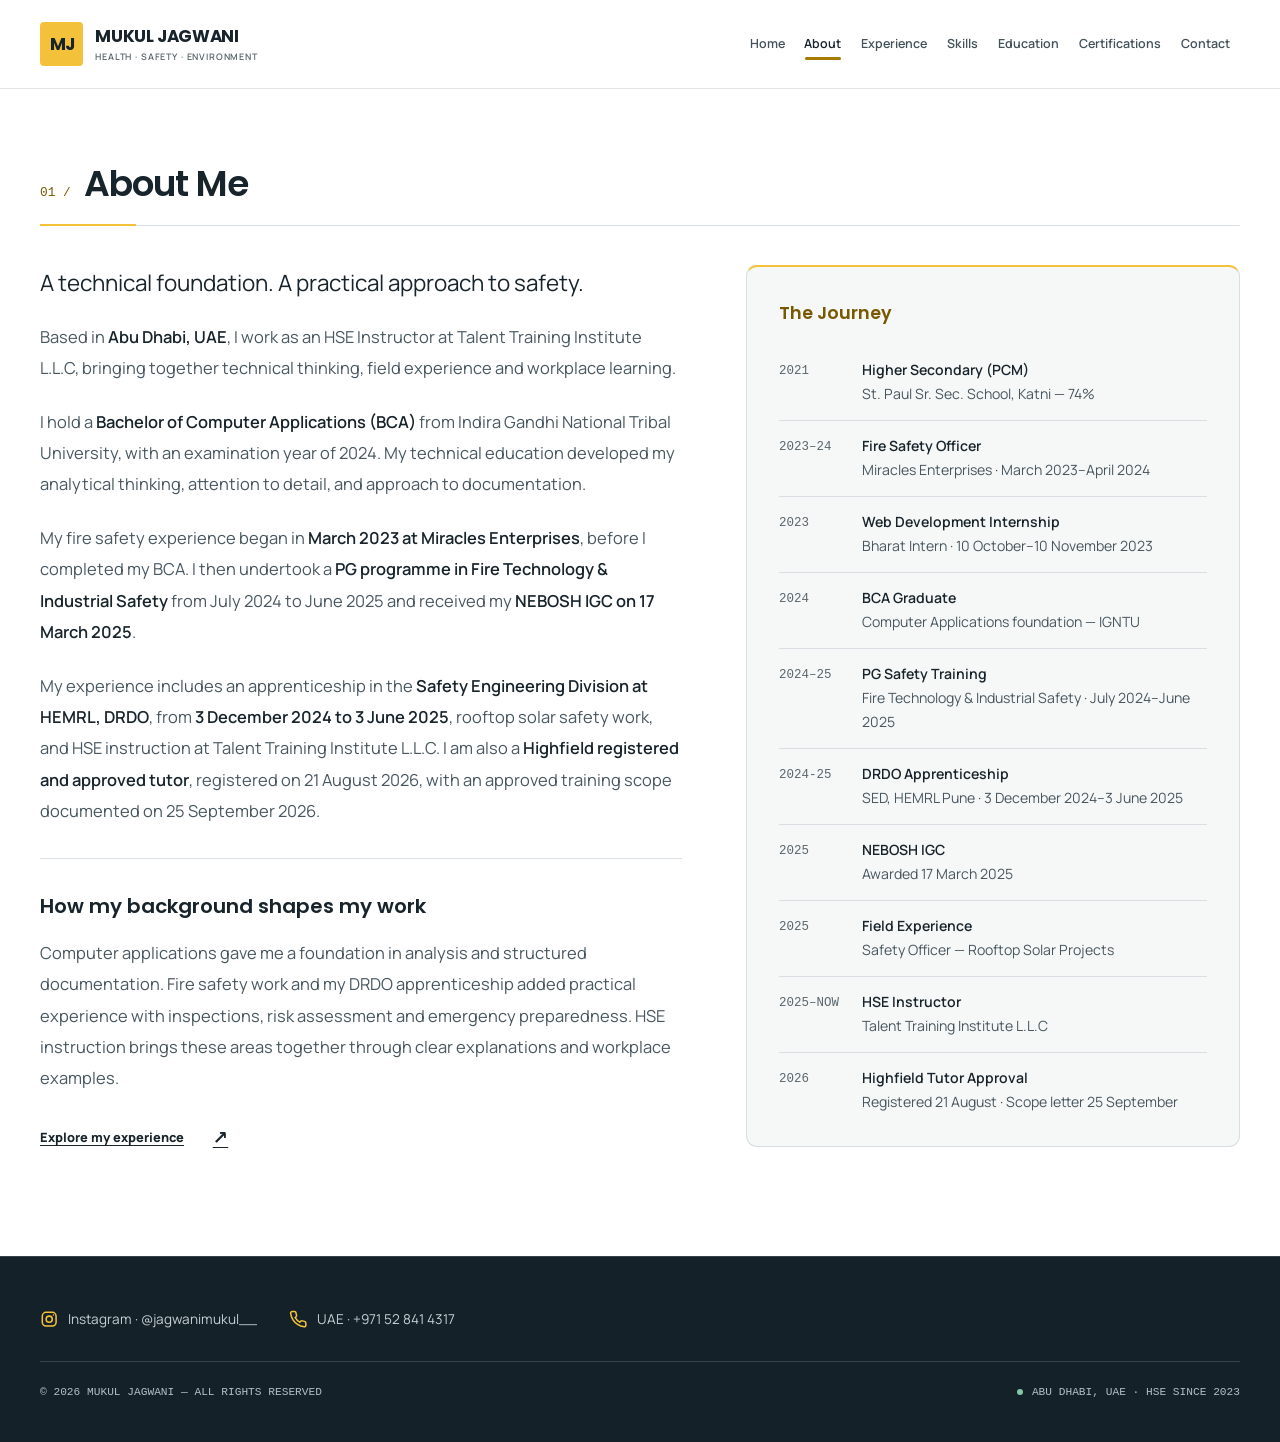
==== commit 7e851992: "Redesign portfolio home and add coordinated promotional films" ====
--- a/about.html
+++ b/about.html
@@ -10,8 +10,8 @@
 <link rel="preconnect" href="https://fonts.gstatic.com" crossorigin>
 <link href="https://fonts.googleapis.com/css2?family=Manrope:wght@400;500;600;700&amp;family=Poppins:wght@600;700&amp;display=swap" rel="stylesheet">
 
-<meta name="theme-color" content="#0b0b0c">
-<meta name="color-scheme" content="dark">
+<meta name="theme-color" content="#ffffff">
+<meta name="color-scheme" content="light">
 <meta property="og:type" content="profile">
 <meta property="og:title" content="About Mukul Jagwani — HSE Professional">
 <meta property="og:description" content="Meet Mukul Jagwani: a Computer Applications graduate with fire safety experience since 2023, NEBOSH IGC and HSE training experience.">
@@ -21,6 +21,7 @@
 <meta name="twitter:description" content="Meet Mukul Jagwani: a Computer Applications graduate with fire safety experience since 2023, NEBOSH IGC and HSE training experience.">
 <link rel="icon" href="assets/images/favicon.svg" type="image/svg+xml">
 <link rel="stylesheet" href="assets/css/site.css">
+<link rel="stylesheet" href="assets/css/refresh.css">
 <script src="assets/js/site.js" defer></script>
 <link rel="canonical" href="https://mukuljagwani.github.io/MUKUL.HSE/about.html">
 <meta property="og:url" content="https://mukuljagwani.github.io/MUKUL.HSE/about.html">
@@ -31,9 +32,7 @@
 <nav id="site-nav" aria-label="Main navigation">
   <div class="nav-inner">
     <a href="index.html" class="logo">
-      <span class="logo-dot" aria-hidden="true"></span><span class="logo-text">
-      MUKUL JAGWANI
-    </span></a>
+      <span class="logo-monogram" aria-hidden="true">MJ</span><span class="logo-text">MUKUL JAGWANI<small>HEALTH · SAFETY · ENVIRONMENT</small></span></a>
     <button class="menu-toggle" id="menu-toggle" type="button" aria-controls="primary-links" aria-expanded="false" hidden><span class="menu-icon" aria-hidden="true"><span></span><span></span></span><span id="menu-label">Menu</span></button><ul class="nav-links" id="primary-links">
       <li><a href="index.html">Home</a></li>
       <li><a href="about.html" aria-current="page">About</a></li>
@@ -55,10 +54,12 @@
 
   <div class="about-grid">
     <div class="about-text reveal">
-      <p class="lead">A non-traditional path into safety — and that's exactly what makes me different.</p>
+      <p class="lead">A technical foundation. A practical approach to safety.</p>
+      <p>Based in <strong>Abu Dhabi, UAE</strong>, I work as an HSE Instructor at Talent Training Institute L.L.C, bringing together technical thinking, field experience and workplace learning.</p>
       <p>I hold a <strong>Bachelor of Computer Applications (BCA)</strong> from Indira Gandhi National Tribal University, with an examination year of 2024. My technical education developed my analytical thinking, attention to detail, and approach to documentation.</p>
-      <p>My fire safety experience began in <strong>March 2023 at Miracles Enterprises</strong>, before I completed my BCA. I then undertook a <strong>PG programme in Fire Technology and Industrial Safety</strong> from July 2024 to June 2025 and received my <strong>NEBOSH IGC on 17 March 2025</strong>.</p>
-      <p>My experience includes an apprenticeship in the <strong>Safety Engineering Division at HEMRL, DRDO</strong>, rooftop solar safety work, and HSE instruction at Talent Training Institute L.L.C. I am also a <strong>Highfield registered and approved tutor</strong>, registered on 21 August 2026, with an approved training scope documented on 25 September 2026.</p>
+      <p>My fire safety experience began in <strong>March 2023 at Miracles Enterprises</strong>, before I completed my BCA. I then undertook a <strong>PG programme in Fire Technology &amp; Industrial Safety</strong> from July 2024 to June 2025 and received my <strong>NEBOSH IGC on 17 March 2025</strong>.</p>
+      <p>My experience includes an apprenticeship in the <strong>Safety Engineering Division at HEMRL, DRDO</strong>, from <strong>3 December 2024 to 3 June 2025</strong>, rooftop solar safety work, and HSE instruction at Talent Training Institute L.L.C. I am also a <strong>Highfield registered and approved tutor</strong>, registered on 21 August 2026, with an approved training scope documented on 25 September 2026.</p>
+      <div class="about-focus"><h2>How my background shapes my work</h2><p>Computer applications gave me a foundation in analysis and structured documentation. Fire safety work and my DRDO apprenticeship added practical experience with inspections, risk assessment and emergency preparedness. HSE instruction brings these areas together through clear explanations and workplace examples.</p><a class="text-link" href="experience.html">Explore my experience <span aria-hidden="true">↗</span></a></div>
     </div>
 
     <div class="journey-card reveal">
@@ -133,7 +134,7 @@
   </div>
   <div class="footer-inner">
     <div>© 2026 MUKUL JAGWANI — ALL RIGHTS RESERVED</div>
-    <div class="status"><span class="status-dot" aria-hidden="true"></span>SYSTEM ONLINE / READY TO WORK</div>
+    <div class="status"><span class="status-dot" aria-hidden="true"></span>ABU DHABI, UAE · HSE SINCE 2023</div>
   </div>
 </footer>
 
--- a/assets/css/refresh.css
+++ b/assets/css/refresh.css
@@ -0,0 +1,192 @@
+/* Shared light palette; existing document content and interactions are retained. */
+:root {
+  color-scheme: light;
+  --bg: #ffffff;
+  --bg-soft: #f6f7f7;
+  --surface: #edf0f1;
+  --line: #d8dee1;
+  --text: #18242b;
+  --text-dim: #48575f;
+  --text-mute: #58666d;
+  --hazard: #f4c23a;
+  --accent-ink: #785900;
+  --safe: #267653;
+  --max: 1280px;
+}
+::selection { background: #f4c23a; color: #18242b; }
+:focus-visible { outline-color: #826000; }
+.skip-link, .btn-primary { color: #18242b; }
+#site-nav { background: #fff; border-color: #e1e5e7; }
+.nav-inner { min-height: 88px; }
+.logo { gap: .75rem; font-weight: 700; letter-spacing: -.02em; }
+.logo-monogram { display: grid; place-items: center; width: 2.7rem; height: 2.7rem; background: var(--hazard); color: #18242b; font-size: 1.1rem; letter-spacing: -.06em; border-radius: 4px; flex-shrink: 0; }
+.logo-text small { display: block; font: 600 .56rem/1.5 "Manrope", sans-serif; letter-spacing: .095em; margin-top: .2rem; color: #59656a; }
+.nav-links a { color: #43515a; }
+.nav-links a[aria-current="page"] { background: transparent; color: #18242b; }
+.nav-links a[aria-current="page"]::after { height: 3px; background: #a87b00; }
+.nav-links a:hover { background: #f5f6f6; color: #18242b; }
+.menu-toggle { background: #fff; color: #18242b; }
+.section-num, .journey-card h2, .edu-year, .doc-view,
+.cert-card .credential-type, .approval-card .credential-type { color: var(--accent-ink); }
+.skill-card .icon, .cert-badge, .exp-date { background: #fff5cf; color: #644b00; border-color: #dbc577; }
+.doc-view, .doc-download { text-decoration-color: #9a8752; }
+.doc-view:hover, .doc-download:hover { color: #18242b; }
+.exp-list li::marker, .scope-list li::marker, .approval-scope summary::marker { color: var(--accent-ink); }
+.contact-item svg { color: var(--accent-ink); }
+.approval-card { border-color: #d4c798; }
+.viewer-stage { background: #e6e9eb; }
+footer { --text-dim: #c6cfd3; --text-mute: #b2bfc5; --line: #344148; background: #152129; color: #fff; padding-block: 2.5rem; }
+.footer-inner, .footer-contact { max-width: calc(var(--max) - 2 * var(--gutter)); }
+.footer-contact a:hover { color: #f4c23a; }
+.status-dot { background: #89c6a6; }
+footer :focus-visible { outline-color: #f4c23a; }
+body[data-page="about"] #about { padding-block: 4.5rem 6rem; }
+.about-text { max-width: 46rem; }
+.about-text p { font-size: 1.03rem; line-height: 1.9; margin-bottom: 1.4rem; }
+.about-focus { border-top: 1px solid var(--line); margin-top: 2rem; padding-top: 2rem; }
+.about-focus h2 { font: 600 1.25rem/1.5 "Poppins", sans-serif; margin-bottom: 1rem; }
+@media (min-width: 58rem) { body[data-page="about"] .about-grid { grid-template-columns: minmax(0, 1.3fr) minmax(0, 1fr); gap: clamp(2.5rem, 5vw, 5rem); align-items: start; } }
+
+/* Home: industrial portrait, editorial content, two on-demand films. */
+.home-container { width: 100%; max-width: var(--max); margin-inline: auto; padding-inline: var(--gutter); }
+.portfolio-hero { position: relative; isolation: isolate; color: #fff; background: #182a34 url('../images/industrial-background.jpg') center 56% / cover no-repeat; }
+.portfolio-hero::before { content: ""; position: absolute; inset: 0; z-index: -1; background: linear-gradient(90deg, rgba(13,27,36,.96) 0%, rgba(13,27,36,.88) 43%, rgba(13,27,36,.55) 100%); }
+.hero-composition { display: grid; grid-template-columns: minmax(0,1.4fr) minmax(0,.8fr); align-items: center; gap: 4rem; padding-block: 4.5rem; }
+.hero-intro { min-width: 0; }
+.eyebrow { color: var(--accent-ink); font-size: .7rem; line-height: 1.5; font-weight: 800; letter-spacing: .16em; margin-bottom: 1rem; }
+.light-eyebrow { display: flex; align-items: center; gap: .75rem; color: #f4c23a; }
+.light-eyebrow > span { width: 1.8rem; height: 2px; background: currentColor; }
+.hero-intro h1 { font-family: "Poppins", sans-serif; font-size: clamp(2rem, 4.2vw, 3.55rem); line-height: 1.16; letter-spacing: -.04em; font-weight: 600; }
+.intro-name { display: block; font: 500 clamp(1.05rem, 1.7vw, 1.4rem)/1.5 "Manrope", sans-serif; letter-spacing: .01em; margin-bottom: .8rem; color: #e0e7eb; }
+.hero-intro h1 em { font-style: normal; color: #f4c23a; }
+.hero-summary { max-width: 35rem; font-size: 1.02rem; color: #dbe2e6; line-height: 1.85; margin-top: 1.65rem; }
+.hero-qualifications { color: #fff; font-size: .75rem; font-weight: 600; margin-top: 1.25rem; }
+.hero-qualifications span { color: #f4c23a; margin-inline: .65rem; }
+.intro-actions { display: flex; flex-wrap: wrap; gap: .8rem; margin-top: 2rem; }
+.action { min-height: 3.25rem; display: inline-flex; align-items: center; justify-content: center; gap: 1.1rem; padding: .85rem 1.25rem; text-decoration: none; font-size: .8rem; font-weight: 800; line-height: 1.5; border: 1px solid transparent; border-radius: 3px; }
+.action-yellow { color: #17242c; background: #f4c23a; }
+.action-outline { color: #fff; border-color: #9da9ae; background: rgba(18,33,42,.3); }
+.action-dark { background: #18242b; color: #fff; }
+.action span { font-size: 1.1rem; }
+.action .play-icon { font-size: .8rem; }
+.hero-cv-link { display: inline-flex; align-items: center; gap: .8rem; min-height: 2.75rem; color: #dbe2e6; font-size: .77rem; margin-top: .6rem; text-decoration-color: #8a979f; }
+.portfolio-hero :focus-visible { outline-color: #f4c23a; }
+.portrait-composition { width: min(100%, 325px); margin: 0 auto; position: relative; }
+.portrait-frame { padding: 0 12px 12px 0; position: relative; }
+.portrait-frame::after { content: ""; position: absolute; z-index: -1; inset: 16px 0 0 16px; border: 2px solid #f4c23a; }
+.portrait-frame img { width: 100%; height: auto; aspect-ratio: 4 / 5; object-fit: cover; object-position: center 36%; border-radius: 2px; }
+.portrait-composition figcaption { display: flex; align-items: flex-start; gap: .65rem; padding-top: 1rem; font-size: .65rem; color: #d5dee3; line-height: 1.7; }
+.portrait-composition figcaption strong { display: block; color: #fff; font-size: .9rem; margin-bottom: .15rem; }
+.portrait-status { width: .4rem; height: .4rem; background: #f4c23a; border-radius: 50%; margin-top: .55rem; flex-shrink: 0; }
+.hero-bottom { border-top: 1px solid #56626b; }
+.hero-bottom .home-container { display: flex; justify-content: space-between; align-items: center; flex-wrap: wrap; gap: .5rem; padding-block: .9rem; }
+.hero-bottom span, .hero-bottom a { font-size: .63rem; letter-spacing: .12em; color: #d1dce2; }
+.hero-bottom a { display: inline-flex; align-items: center; gap: 1rem; text-decoration: none; min-height: 2rem; }
+.hero-bottom a span { font-size: 1rem; color: #f4c23a; }
+.credential-band { background: #f6f7f7; border-bottom: 1px solid var(--line); }
+.credential-band-inner { display: grid; grid-template-columns: repeat(4,minmax(0,1fr)); padding-block: 1.65rem; gap: 1.5rem; }
+.credential-band a { min-width: 0; text-decoration: none; border-right: 1px solid #d7dee1; }
+.credential-band a:last-child { border-right: 0; }
+.credential-band strong { font: 600 1rem/1.5 "Poppins", sans-serif; display: block; margin-bottom: .25rem; }
+.credential-band a > span { display: block; font-size: .7rem; color: #58666d; }
+main > .home-section { max-width: none; padding: 5.5rem 0; }
+.home-section h2 { font: 600 clamp(1.75rem,3vw,2.55rem)/1.25 "Poppins",sans-serif; letter-spacing: -.04em; }
+.intro-section-head { margin-bottom: 2.4rem; }
+.home-about-grid { display: grid; grid-template-columns: minmax(0,1.35fr) minmax(0,1fr); gap: 4.5rem; align-items: start; }
+.home-about-copy p { color: var(--text-dim); line-height: 1.9; font-size: .94rem; margin-bottom: 1.2rem; }
+.home-about-copy .standfirst { color: #18242b; font-size: 1.14rem; line-height: 1.75; }
+.home-about-copy strong { color: #26363e; font-weight: 700; }
+.text-link { display: inline-flex; align-items: center; gap: 1.8rem; min-height: 2.75rem; color: #18242b; font-size: .8rem; font-weight: 800; text-decoration-thickness: 1px; }
+.text-link span { font-size: 1.15rem; }
+.practice-panel { padding: 2.2rem; background: #f6f7f7; border-top: 3px solid #f4c23a; }
+.practice-panel h3 { font: 600 1.2rem/1.5 "Poppins",sans-serif; letter-spacing: -.025em; }
+.practice-list { padding: 1rem 0 .6rem; list-style: none; }
+.practice-list li { display: flex; gap: 1rem; padding: 1.2rem 0; border-bottom: 1px solid var(--line); }
+.practice-list li:last-child { border-bottom: 0; }
+.practice-number { color: #806214; font: 600 .75rem/1.8 var(--mono); padding-top: .1rem; flex: 0 0 1.3rem; white-space: nowrap; }
+.practice-list h4 { font-size: .88rem; line-height: 1.5; margin-bottom: .4rem; }
+.practice-list p { color: #58666d; font-size: .8rem; line-height: 1.7; }
+.films-section { background: #f1f3f4; border-block: 1px solid #e1e6e8; }
+.section-intro { display: flex; justify-content: space-between; align-items: end; gap: 3rem; margin-bottom: 2.5rem; }
+.section-intro > p { max-width: 28rem; color: #58666d; font-size: .88rem; line-height: 1.8; }
+.films-grid { display: grid; grid-template-columns: repeat(2,minmax(0,1fr)); gap: 2rem; }
+.film-card { margin: 0; background: #fff; border: 1px solid #d5dde0; min-width: 0; }
+.film-stage { position: relative; background: #152129; aspect-ratio: 16/9; }
+.film-stage video { display: block; width: 100%; height: 100%; object-fit: contain; color-scheme: dark; }
+.film-play { position: absolute; left: 50%; top: 46%; transform: translate(-50%,-50%); width: 3.75rem; height: 3.75rem; display: grid; place-items: center; border: 1px solid #f8dc88; border-radius: 50%; background: #f4c23a; color: #18242b; box-shadow: 0 3px 20px #0005; }
+.film-play span { margin-left: .2rem; font-size: 1.1rem; }
+.film-card figcaption { padding: 1.6rem 1.7rem 1.8rem; }
+.film-kicker { display: flex; justify-content: space-between; gap: 1rem; color: #657078; font: 600 .63rem/1.5 "Manrope",sans-serif; letter-spacing: .08em; margin-bottom: .75rem; }
+.film-card h3 { font: 600 1.18rem/1.5 "Poppins",sans-serif; letter-spacing: -.025em; margin-bottom: .6rem; }
+.film-card figcaption > p { font-size: .82rem; line-height: 1.8; color: #53616a; }
+.film-error { margin-top: .7rem; }
+.films-note { display: flex; justify-content: space-between; flex-wrap: wrap; gap: .7rem 2rem; padding-top: 1.3rem; }
+.films-note p { font-size: .68rem; color: #58666d; line-height: 1.7; }
+.portfolio-links { border-top: 1px solid var(--line); }
+.portfolio-link { display: grid; grid-template-columns: 2rem minmax(0,1fr) 3rem; gap: 1.5rem; align-items: center; text-decoration: none; padding-block: 1.65rem; border-bottom: 1px solid var(--line); }
+.link-number { align-self: start; font: .75rem/2.5 var(--mono); color: #806214; }
+.portfolio-link h3 { font: 600 1.13rem/1.5 "Poppins",sans-serif; letter-spacing: -.02em; margin-bottom: .3rem; }
+.portfolio-link p { color: #58666d; font-size: .84rem; line-height: 1.8; }
+.link-arrow { width: 3rem; height: 3rem; border: 1px solid var(--line); display: grid; place-items: center; font-size: 1.5rem; border-radius: 50%; }
+main > .cv-section { background: #f7efda; border-top: 1px solid #e6dab7; padding-block: 4rem; }
+.cv-layout { display: grid; grid-template-columns: minmax(0,1fr) auto; gap: 3rem; align-items: center; }
+.cv-layout > div:first-child { max-width: 44rem; }
+.cv-layout p:not(.eyebrow) { color: #53616a; font-size: .9rem; line-height: 1.85; margin-top: 1rem; max-width: 35rem; }
+.cv-actions { display: flex; flex-direction: column; align-items: center; gap: .8rem; }
+@media (hover:hover) {
+  .action-yellow:hover { background: #ffda70; }
+  .action-outline:hover { background: #ffffff12; border-color: #fff; }
+  .action-dark:hover { background: #30434e; }
+  .text-link:hover, .credential-band a:hover strong { color: #785900; }
+  .film-play:hover { background: #ffda70; }
+  .portfolio-link:hover .link-arrow { background: #f4c23a; border-color: #f4c23a; }
+}
+@media (prefers-reduced-motion:no-preference) {
+  .action, .film-play, .link-arrow { transition: background-color .2s ease, border-color .2s ease; }
+}
+@media (max-width: 63.999rem) {
+  .nav-inner { min-height: 76px; }
+  .hero-composition { gap: 2.5rem; padding-block: 3rem; }
+  .hero-intro h1 { font-size: clamp(2rem,4.8vw,3rem); }
+  .home-about-grid { gap: 2.5rem; }
+  .practice-panel { padding: 1.5rem; }
+}
+@media (max-width: 47.999rem) {
+  .hero-composition { grid-template-columns: minmax(0,1fr); gap: 2.5rem; padding-block: 2.75rem 2.2rem; }
+  .hero-intro h1 { font-size: clamp(2rem,7.2vw,3.1rem); }
+  .hero-summary { font-size: .95rem; }
+  .hero-intro { max-width: 36rem; }
+  .portrait-composition { width: min(100%,280px); }
+  .portrait-frame img { aspect-ratio: 4/4.3; object-position: center 35%; }
+  .portfolio-hero::before { background: linear-gradient(110deg, #0d1b24f5, #0d1b24c4); }
+  .hero-bottom span { font-size: .54rem; }
+  .credential-band-inner { grid-template-columns: repeat(2,minmax(0,1fr)); gap: 1.3rem .8rem; }
+  .credential-band a:nth-child(2) { border: 0; }
+  .credential-band strong { font-size: .88rem; }
+  .credential-band a > span { font-size: .64rem; }
+  main > .home-section { padding-block: 3.4rem; }
+  .home-about-grid, .films-grid, .cv-layout { grid-template-columns: minmax(0,1fr); gap: 2rem; }
+  .home-about-copy p { font-size: .9rem; }
+  .home-about-copy .standfirst { font-size: 1.05rem; }
+  .section-intro { display: block; margin-bottom: 1.8rem; }
+  .section-intro > p { margin-top: 1rem; }
+  .film-card figcaption { padding: 1.3rem; }
+  .film-card h3 { font-size: 1.07rem; }
+  .cv-actions { align-items: flex-start; }
+  .portfolio-link { grid-template-columns: 1.25rem minmax(0,1fr) 2.4rem; gap: .85rem; }
+  .portfolio-link h3 { font-size: 1rem; }
+  .portfolio-link p { font-size: .77rem; }
+  .link-arrow { width: 2.4rem; height: 2.4rem; }
+  body[data-page="about"] #about { padding-block: 3rem; }
+}
+@media (max-width: 24rem) {
+  .logo-text small { font-size: .48rem; }
+  .logo-monogram { width: 2.25rem; height: 2.25rem; }
+  .logo { gap: .5rem; }
+  .intro-actions .action { width: 100%; }
+  .hero-qualifications { font-size: .69rem; }
+}
+@media (forced-colors:active) {
+  .portfolio-hero::before { background: Canvas; }
+  .film-play, .action, .logo-monogram { border: 1px solid ButtonText; }
+}
